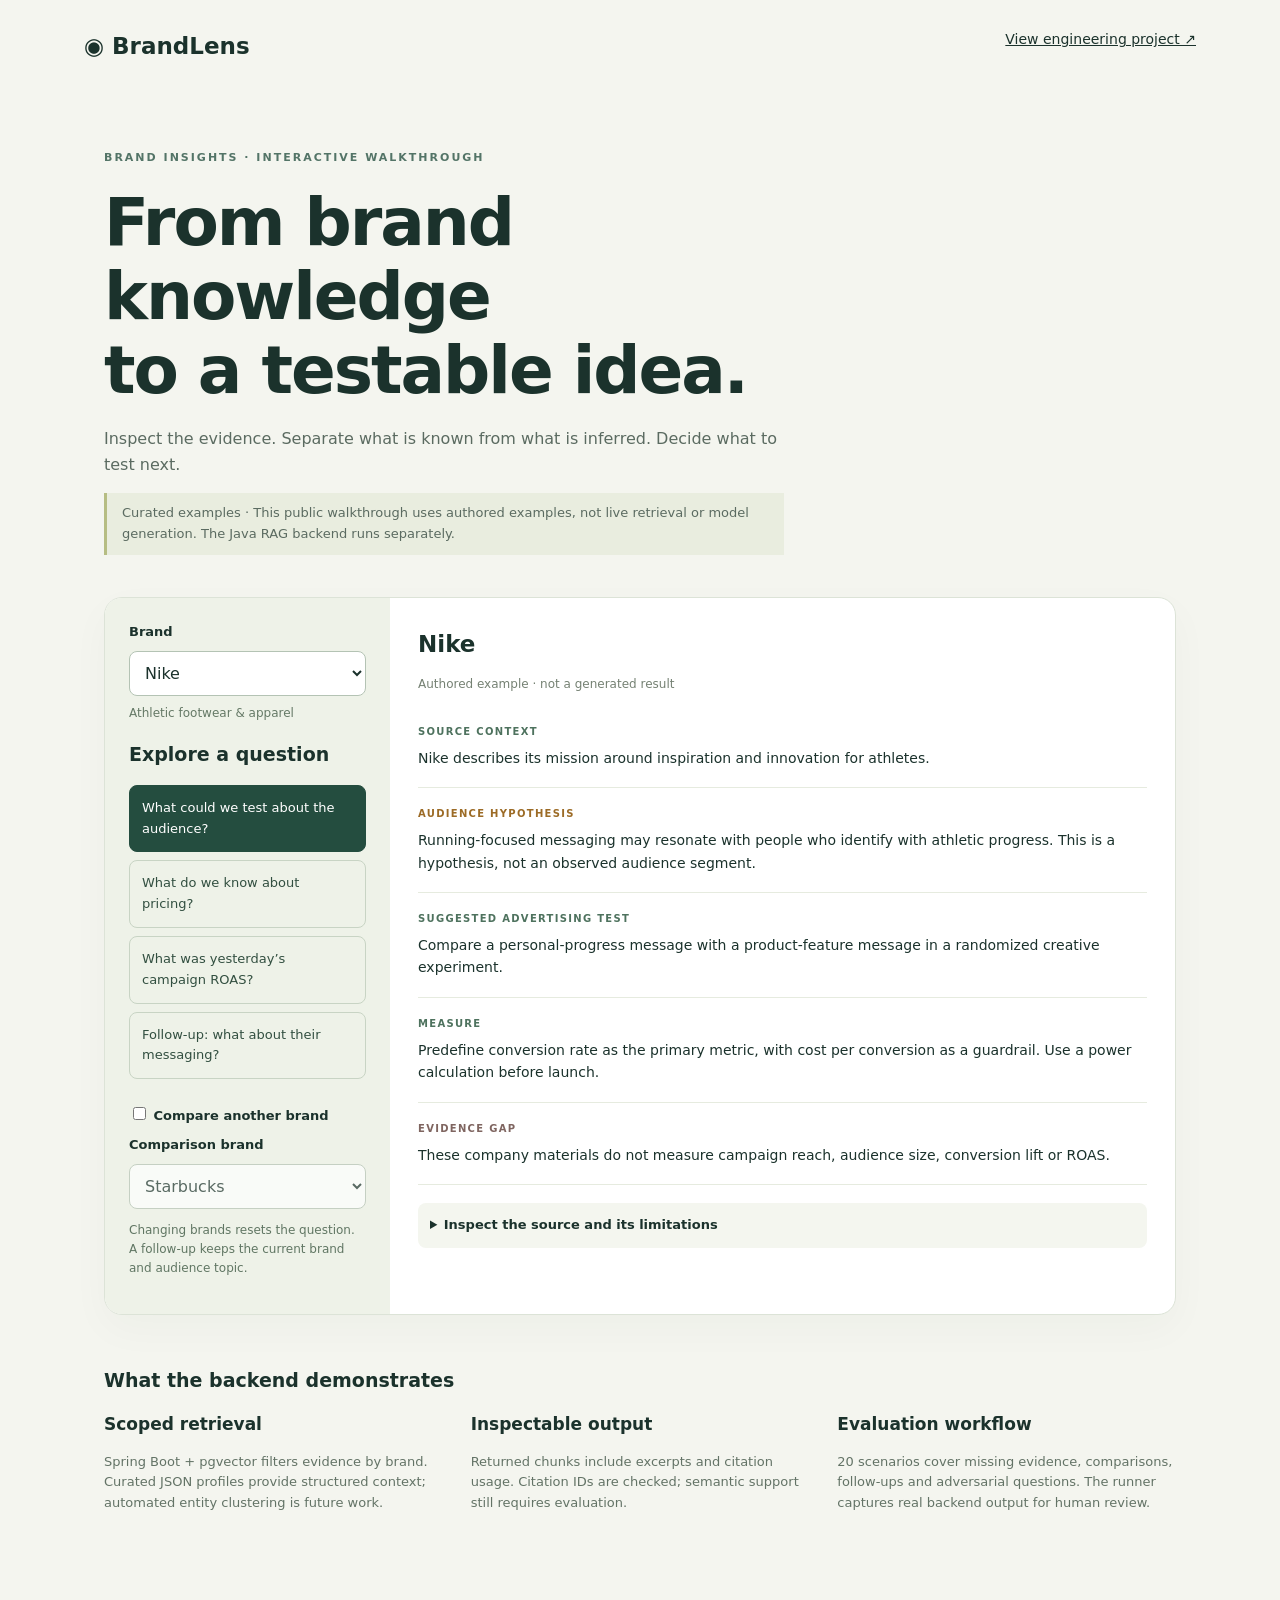
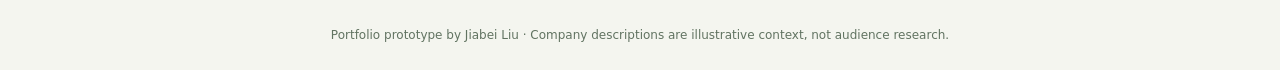
==== docs/index.html @ 178d3f45 "Improve evidence UX, contextual retrieval and evaluation; add public walkthrough" ====
<!doctype html>
<html lang="en"><head><meta charset="utf-8"><meta name="viewport" content="width=device-width,initial-scale=1"><title>BrandLens | Evidence to advertising hypotheses</title><link rel="stylesheet" href="style.css"></head>
<body><header><a class="logo" href="./">◉ BrandLens</a><a href="https://github.com/jiabeiliu/brandlens">View engineering project ↗</a></header>
<main><section class="intro"><span class="eyebrow">BRAND INSIGHTS · INTERACTIVE WALKTHROUGH</span><h1>From brand knowledge<br>to a testable idea.</h1><p>Inspect the evidence. Separate what is known from what is inferred. Decide what to test next.</p><p class="notice">Curated examples · This public walkthrough uses authored examples, not live retrieval or model generation. The Java RAG backend runs separately.</p></section>
<section class="workspace"><aside><label for="brand">Brand</label><select id="brand"><option value="nike">Nike</option><option value="starbucks">Starbucks</option><option value="tesla">Tesla</option></select><span id="industry"></span><h2>Explore a question</h2><button data-scenario="audience" class="selected">What could we test about the audience?</button><button data-scenario="pricing">What do we know about pricing?</button><button data-scenario="missing">What was yesterday’s campaign ROAS?</button><button data-scenario="followup">Follow-up: what about their messaging?</button><label class="compare"><input type="checkbox" id="compare"> Compare another brand</label><label for="other">Comparison brand</label><select id="other"><option value="starbucks">Starbucks</option><option value="nike">Nike</option><option value="tesla">Tesla</option></select><p>Changing brands resets the question. A follow-up keeps the current brand and audience topic.</p></aside><div id="results" aria-live="polite"></div></section>
<section class="engineering"><h2>What the backend demonstrates</h2><div><article><h3>Scoped retrieval</h3><p>Spring Boot + pgvector filters evidence by brand. Curated JSON profiles provide structured context; automated entity clustering is future work.</p></article><article><h3>Inspectable output</h3><p>Returned chunks include excerpts and citation usage. Citation IDs are checked; semantic support still requires evaluation.</p></article><article><h3>Evaluation workflow</h3><p>20 scenarios cover missing evidence, comparisons, follow-ups and adversarial questions. The runner captures real backend output for human review.</p></article></div></section></main><footer>Portfolio prototype by Jiabei Liu · Company descriptions are illustrative context, not audience research.</footer><script src="app.js"></script></body></html>
---- docs/style.css ----
*{box-sizing:border-box}body{margin:0;background:#f4f5ef;color:#1b322c;font:16px/1.6 system-ui,sans-serif}a{color:inherit}header{max-width:1160px;margin:auto;display:flex;justify-content:space-between;gap:20px;padding:28px 24px;font-size:14px}.logo{font-size:23px;font-weight:750;text-decoration:none}main{max-width:1120px;margin:auto;padding:24px}.intro{max-width:780px;margin:26px 0 42px}.eyebrow{font-size:11px;letter-spacing:2px;font-weight:700;color:#537467}h1{font-size:clamp(38px,6vw,66px);line-height:1.12;letter-spacing:-2px;margin:18px 0}h2{font-size:19px}h3{font-size:17px;margin:0 0 8px}.intro>p{max-width:680px;color:#5b6b61}.notice{font-size:13px;border-left:3px solid #b6bd83;padding:10px 15px;background:#e9eddf}.workspace{display:grid;grid-template-columns:285px 1fr;background:white;border:1px solid #dce3d7;border-radius:18px;overflow:hidden;box-shadow:0 14px 40px #1b322c08}aside{background:#eef2e8;padding:24px}label{display:block;font-size:13px;font-weight:650;margin:0 0 8px}select{width:100%;padding:11px;border:1px solid #b4c3b4;border-radius:8px;background:white;color:#1b322c;font:inherit}aside>span{display:block;font-size:12px;margin-top:8px;color:#657966}aside button{display:block;width:100%;padding:12px;text-align:left;margin:8px 0;background:transparent;border:1px solid #c8d4c4;border-radius:8px;color:#324f40;font:inherit;font-size:13px;cursor:pointer}aside button.selected{background:#244d3f;color:white;border-color:#244d3f}aside p{font-size:12px;color:#607663}.compare{margin-top:25px}#results{padding:28px}.brand-heading{font-size:23px;margin:0 0 4px}.context{font-size:12px;color:#758173}.block{padding:18px 0;border-bottom:1px solid #e6ebdf}.tag{display:block;font-size:10px;font-weight:750;letter-spacing:1.3px;margin-bottom:7px;color:#4e725e}.block p{margin:0;font-size:14px}.hypothesis .tag{color:#9c6b26}.gap .tag{color:#7f6560}details{font-size:13px;margin-top:18px;padding:12px;background:#f4f6ef;border-radius:8px}summary{cursor:pointer;font-weight:650}.engineering{margin:50px 0}.engineering>div{display:grid;grid-template-columns:repeat(3,1fr);gap:28px}.engineering p{font-size:13px;color:#637366}footer{padding:25px;text-align:center;color:#617361;font-size:12px}button:focus-visible,a:focus-visible,select:focus-visible{outline:3px solid #c49b3c;outline-offset:3px}.comparison{border-top:3px solid #cbd6b5;margin-top:25px;padding-top:25px}@media(max-width:760px){.workspace{grid-template-columns:1fr}.engineering>div{grid-template-columns:1fr}.intro{margin-top:0}#results{padding:20px}header{flex-wrap:wrap}}
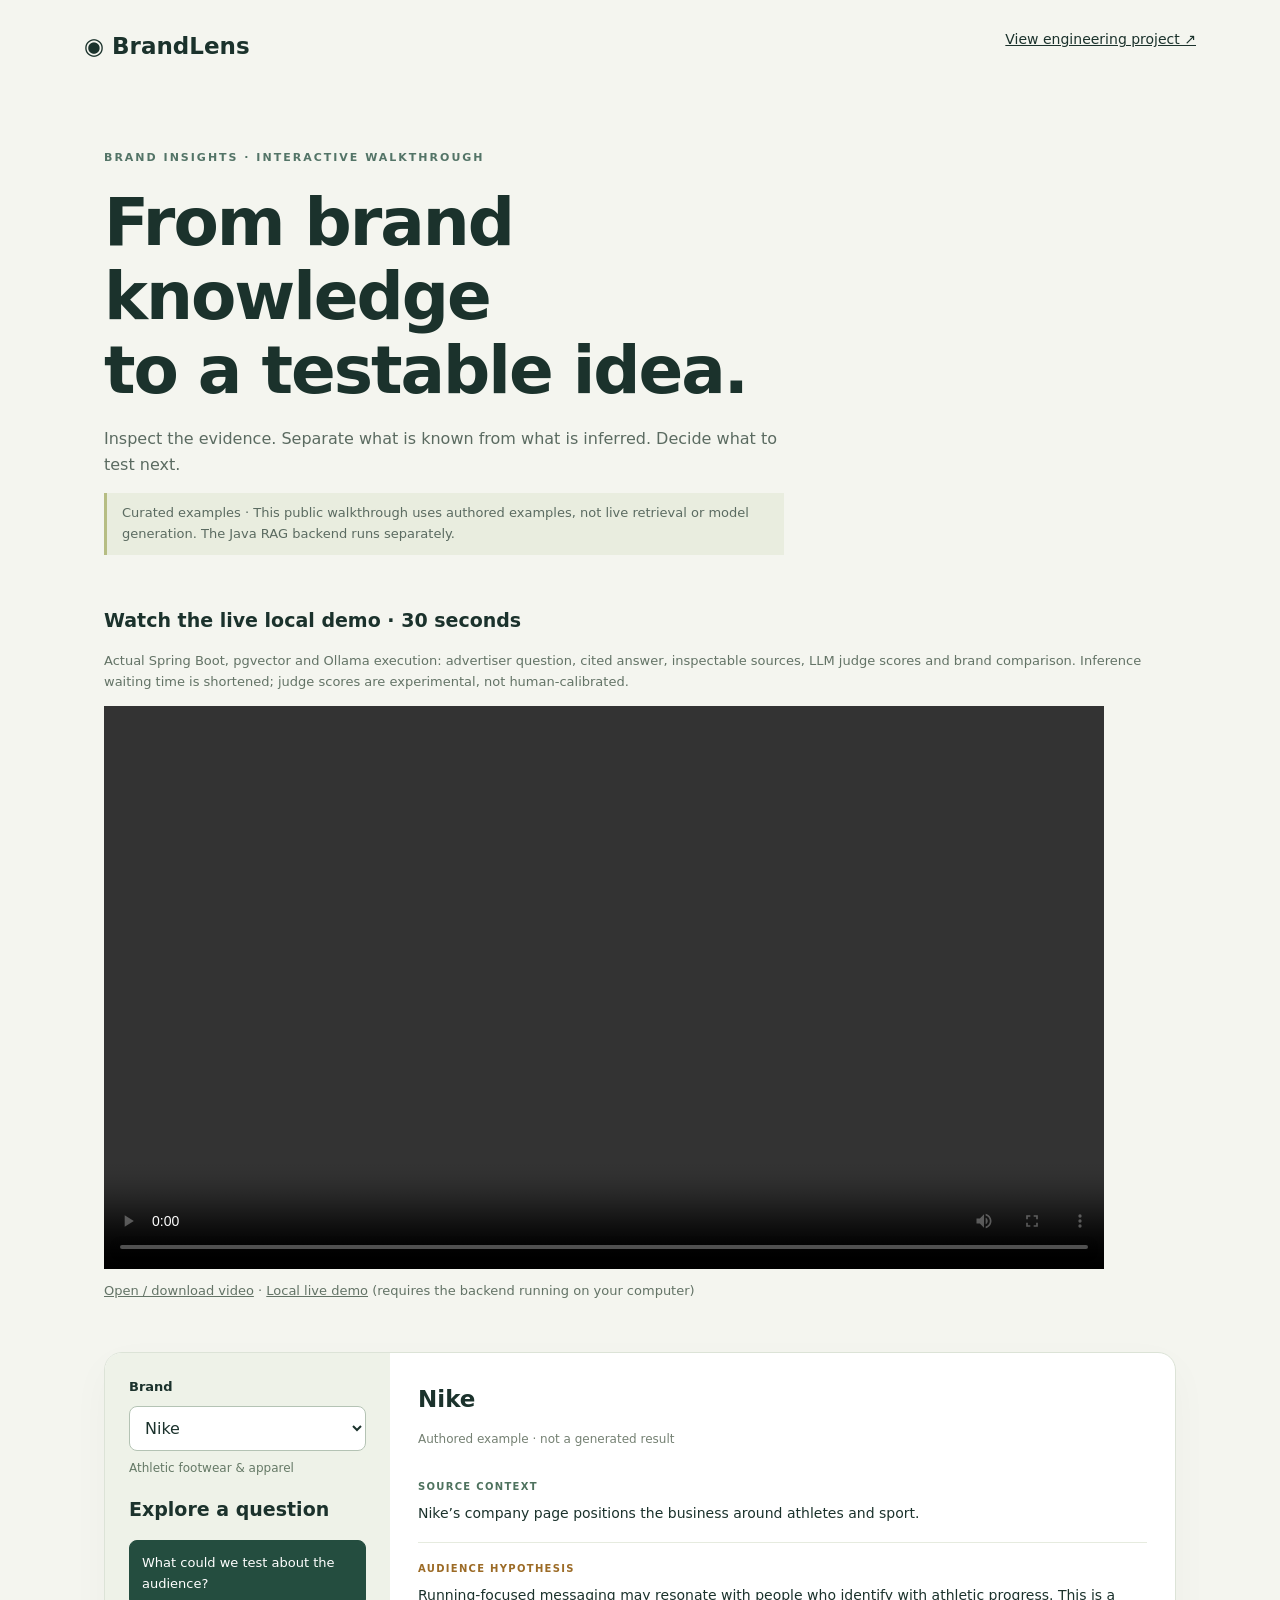
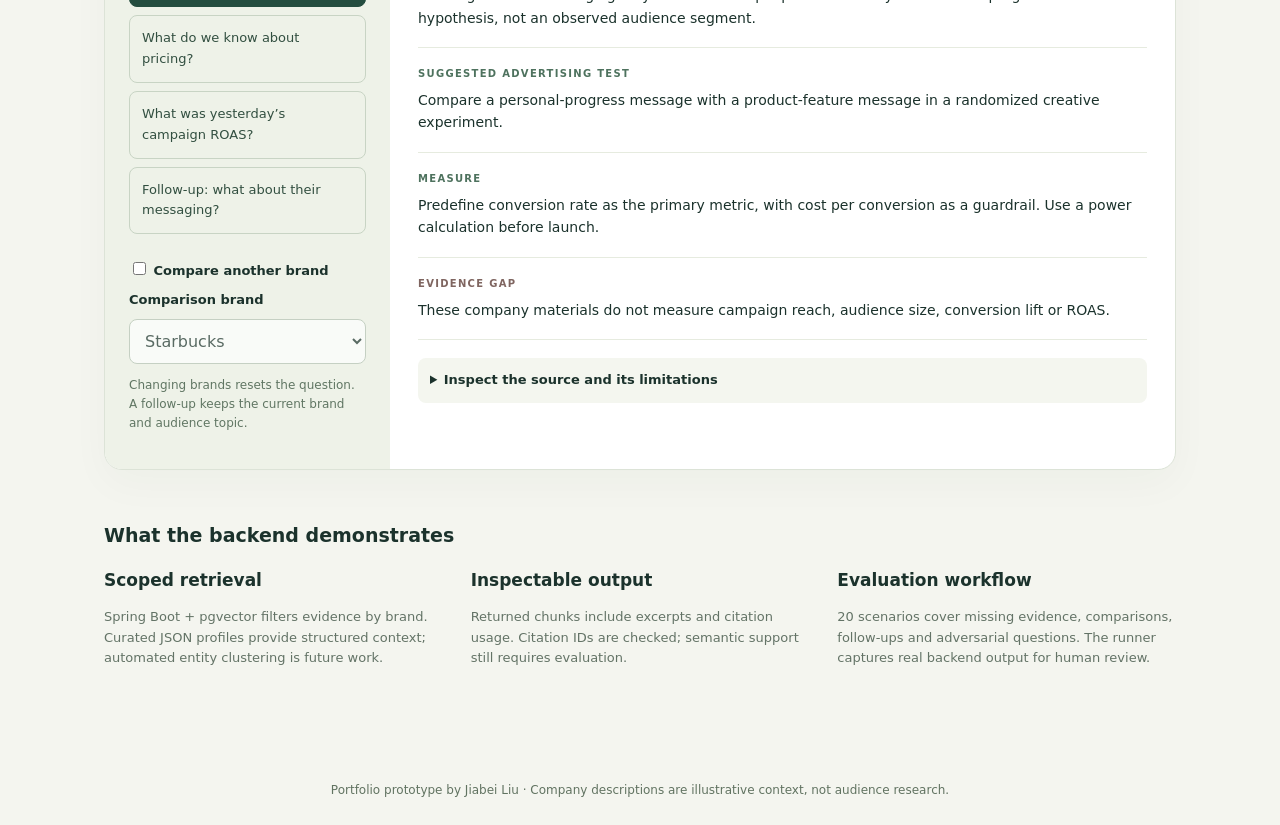
==== commit f949976f: "Publish recorded live demo and document localhost access" ====
--- a/docs/index.html
+++ b/docs/index.html
@@ -2,5 +2,6 @@
 <html lang="en"><head><meta charset="utf-8"><meta name="viewport" content="width=device-width,initial-scale=1"><title>BrandLens | Evidence to advertising hypotheses</title><link rel="stylesheet" href="style.css"></head>
 <body><header><a class="logo" href="./">◉ BrandLens</a><a href="https://github.com/jiabeiliu/brandlens">View engineering project ↗</a></header>
 <main><section class="intro"><span class="eyebrow">BRAND INSIGHTS · INTERACTIVE WALKTHROUGH</span><h1>From brand knowledge<br>to a testable idea.</h1><p>Inspect the evidence. Separate what is known from what is inferred. Decide what to test next.</p><p class="notice">Curated examples · This public walkthrough uses authored examples, not live retrieval or model generation. The Java RAG backend runs separately.</p></section>
+<section class="engineering" id="recorded-demo"><h2>Watch the live local demo · 30 seconds</h2><p>Actual Spring Boot, pgvector and Ollama execution: advertiser question, cited answer, inspectable sources, LLM judge scores and brand comparison. Inference waiting time is shortened; judge scores are experimental, not human-calibrated.</p><video controls preload="metadata" playsinline style="display:block;width:100%;max-width:1000px;aspect-ratio:16/9;background:#182136" src="brandlens-demo-llm-judge.mp4"></video><p><a href="brandlens-demo-llm-judge.mp4">Open / download video</a> · <a href="http://localhost:8081/">Local live demo</a> (requires the backend running on your computer)</p></section>
 <section class="workspace"><aside><label for="brand">Brand</label><select id="brand"><option value="nike">Nike</option><option value="starbucks">Starbucks</option><option value="tesla">Tesla</option></select><span id="industry"></span><h2>Explore a question</h2><button data-scenario="audience" class="selected">What could we test about the audience?</button><button data-scenario="pricing">What do we know about pricing?</button><button data-scenario="missing">What was yesterday’s campaign ROAS?</button><button data-scenario="followup">Follow-up: what about their messaging?</button><label class="compare"><input type="checkbox" id="compare"> Compare another brand</label><label for="other">Comparison brand</label><select id="other"><option value="starbucks">Starbucks</option><option value="nike">Nike</option><option value="tesla">Tesla</option></select><p>Changing brands resets the question. A follow-up keeps the current brand and audience topic.</p></aside><div id="results" aria-live="polite"></div></section>
 <section class="engineering"><h2>What the backend demonstrates</h2><div><article><h3>Scoped retrieval</h3><p>Spring Boot + pgvector filters evidence by brand. Curated JSON profiles provide structured context; automated entity clustering is future work.</p></article><article><h3>Inspectable output</h3><p>Returned chunks include excerpts and citation usage. Citation IDs are checked; semantic support still requires evaluation.</p></article><article><h3>Evaluation workflow</h3><p>20 scenarios cover missing evidence, comparisons, follow-ups and adversarial questions. The runner captures real backend output for human review.</p></article></div></section></main><footer>Portfolio prototype by Jiabei Liu · Company descriptions are illustrative context, not audience research.</footer><script src="app.js"></script></body></html>
